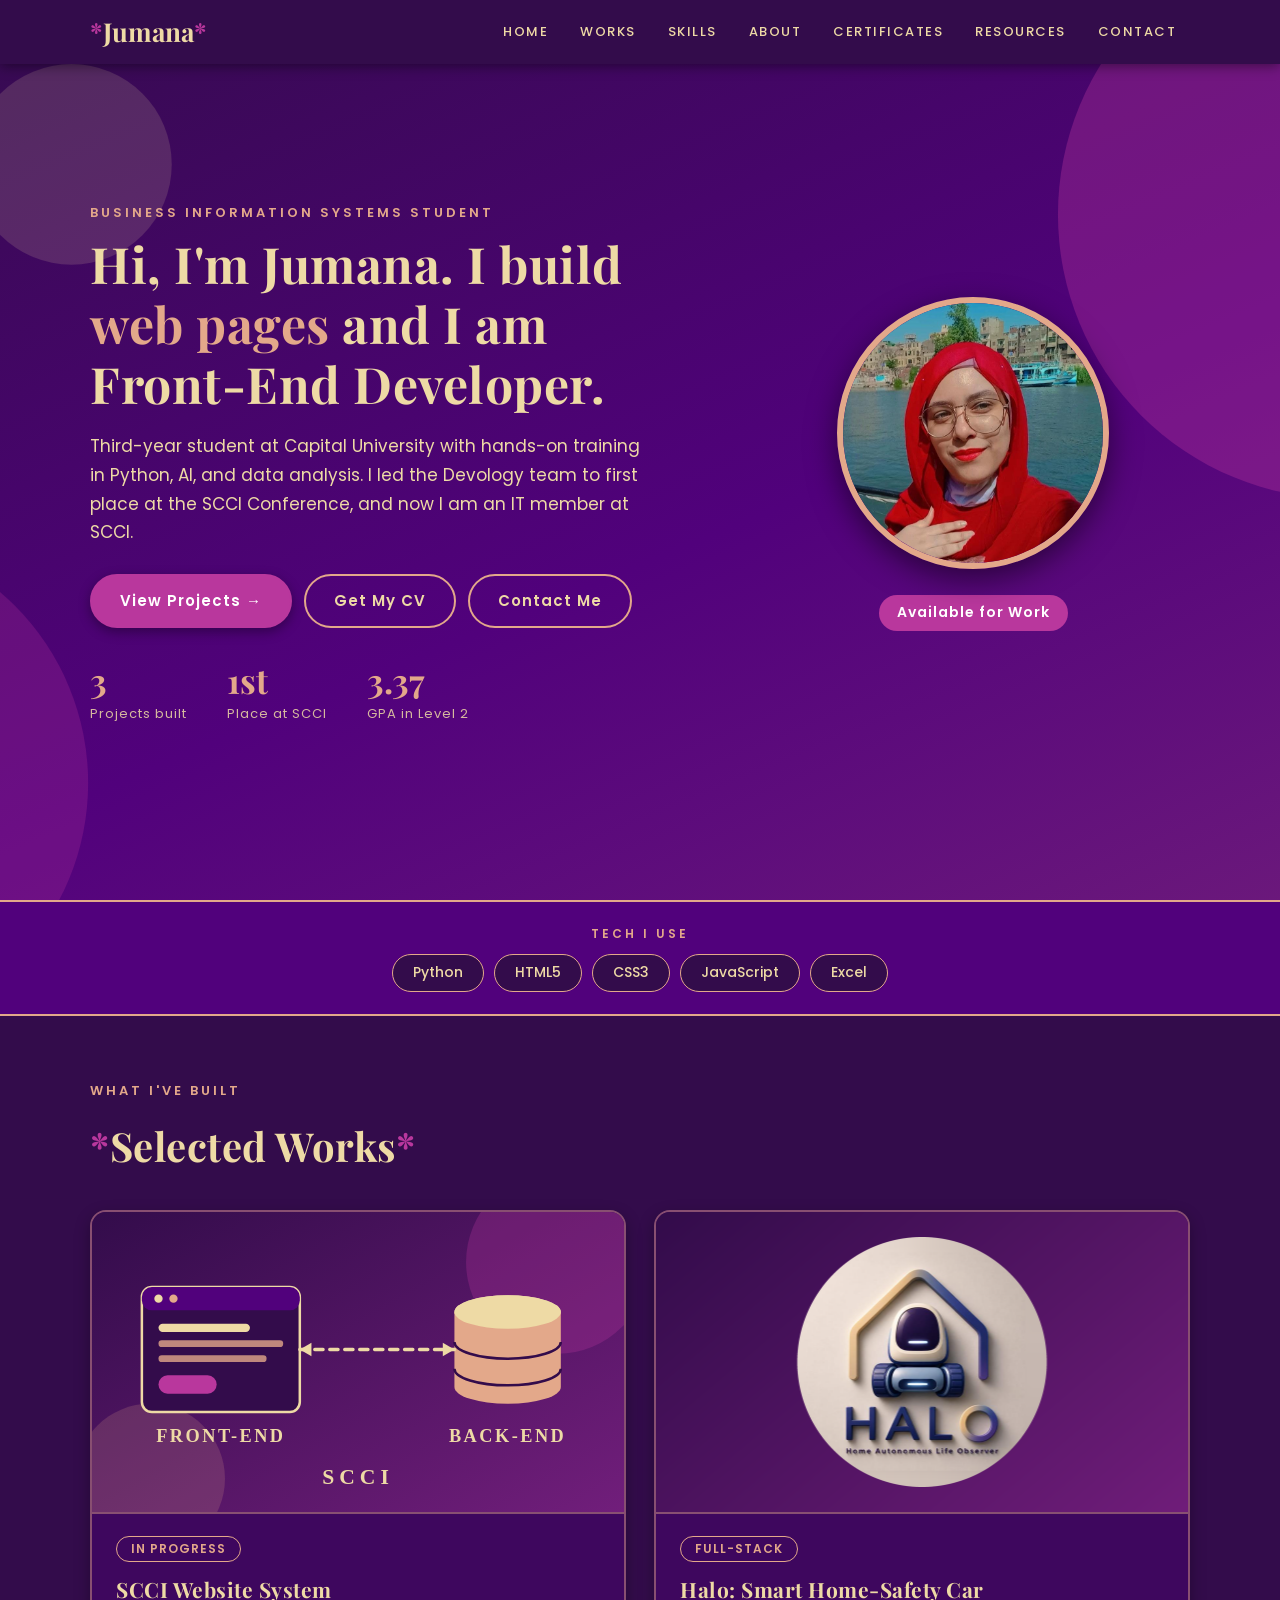
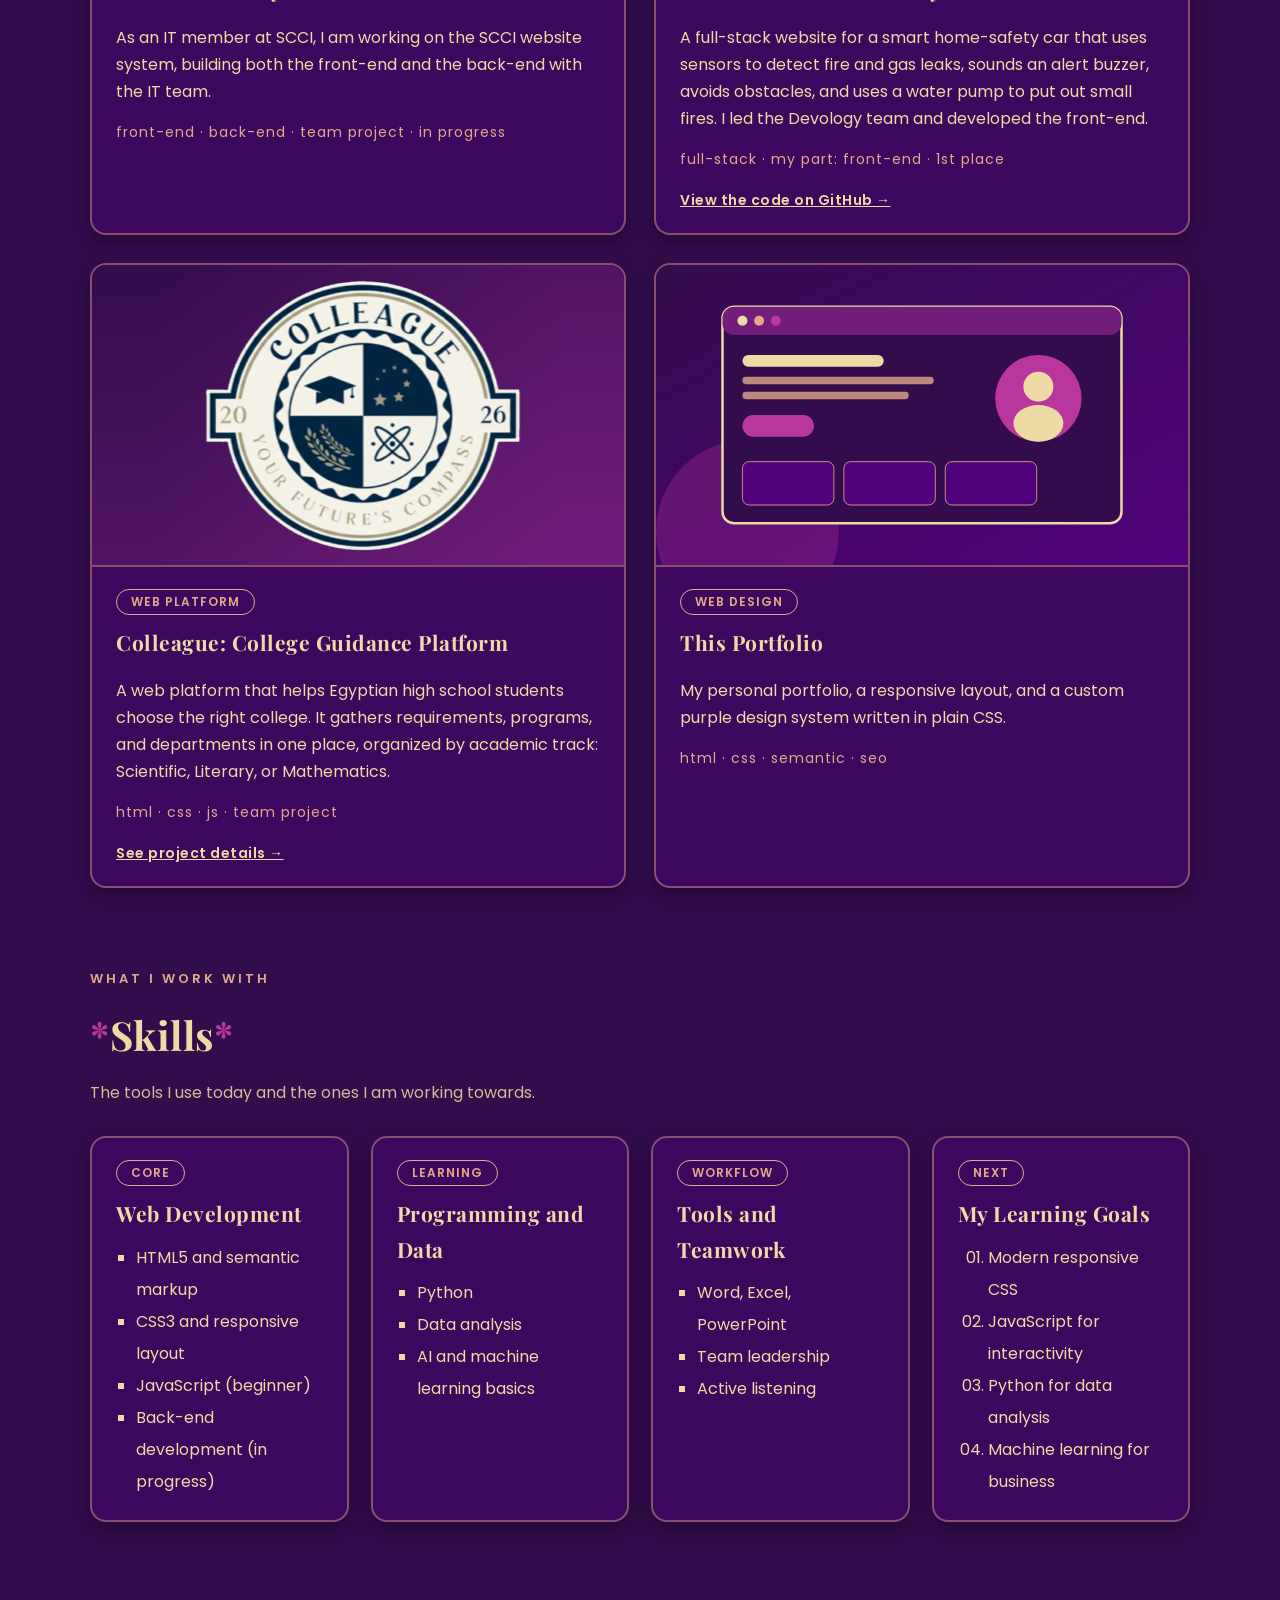
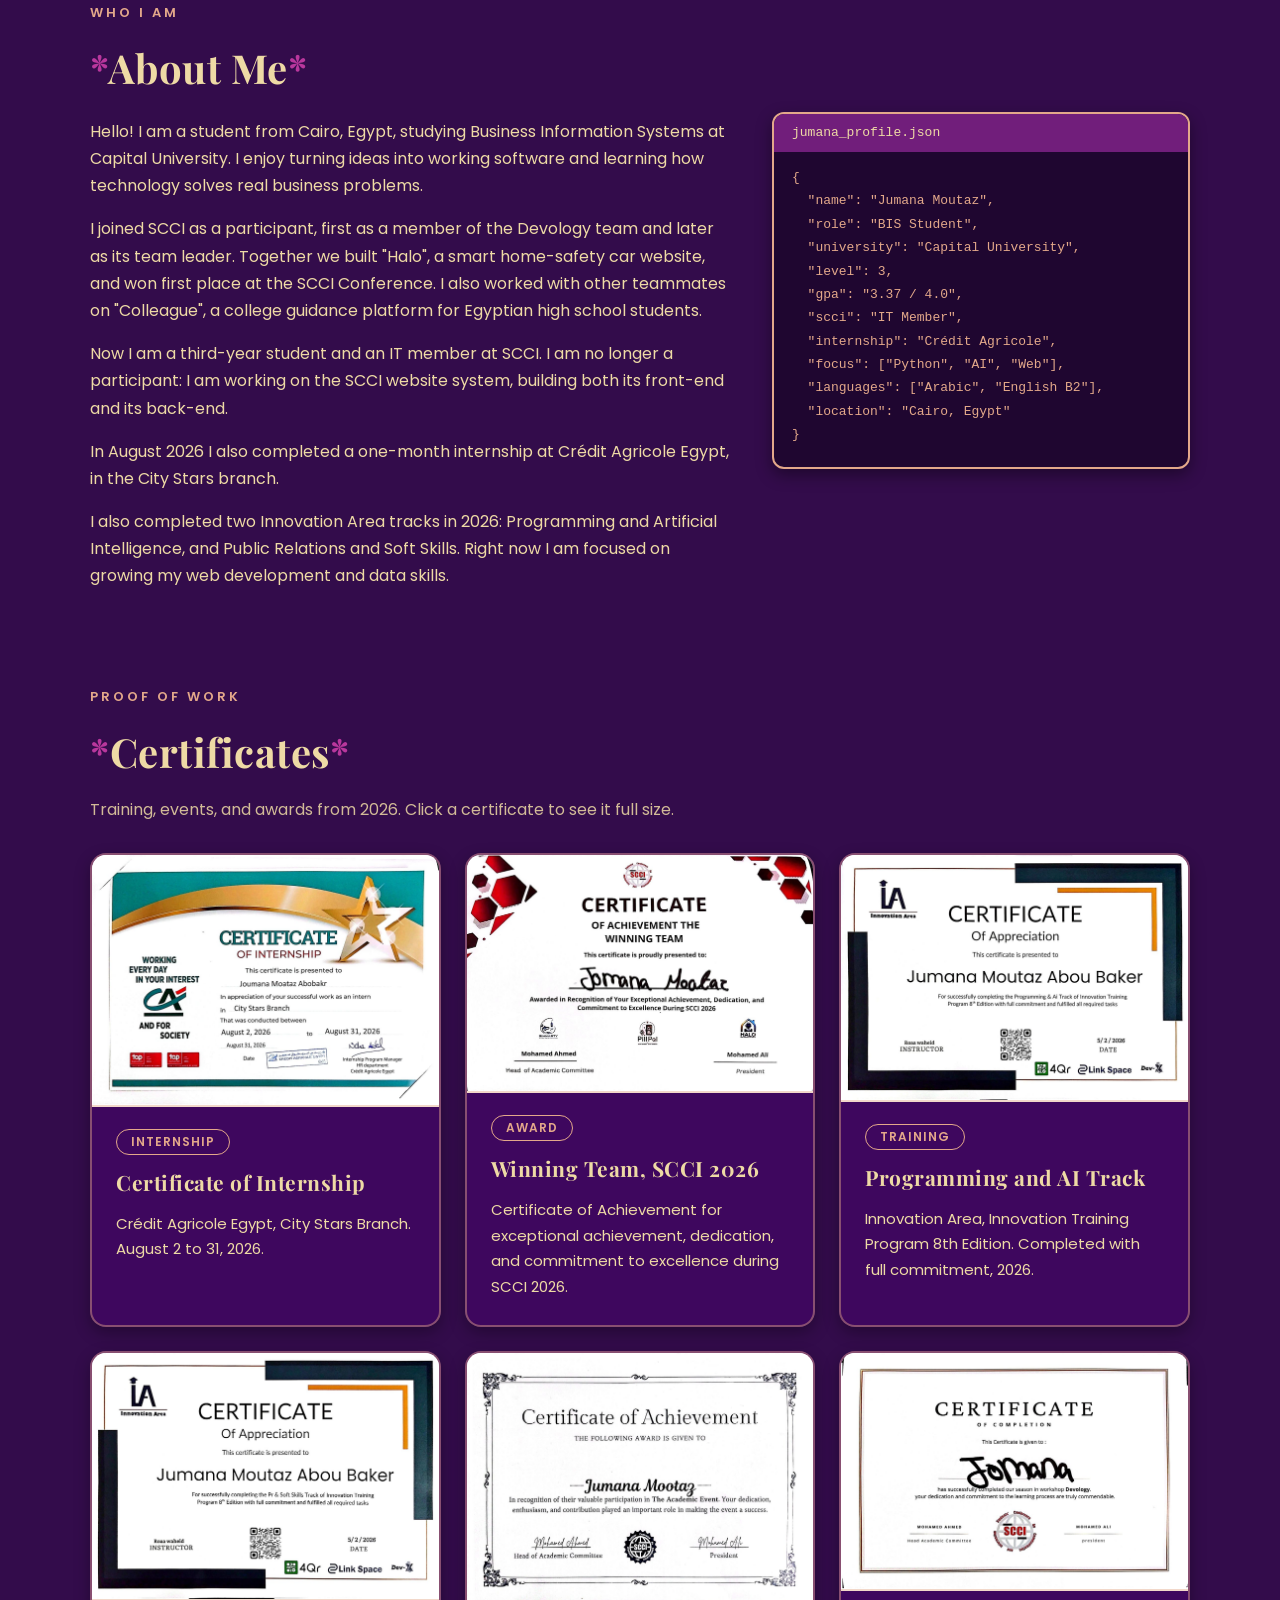
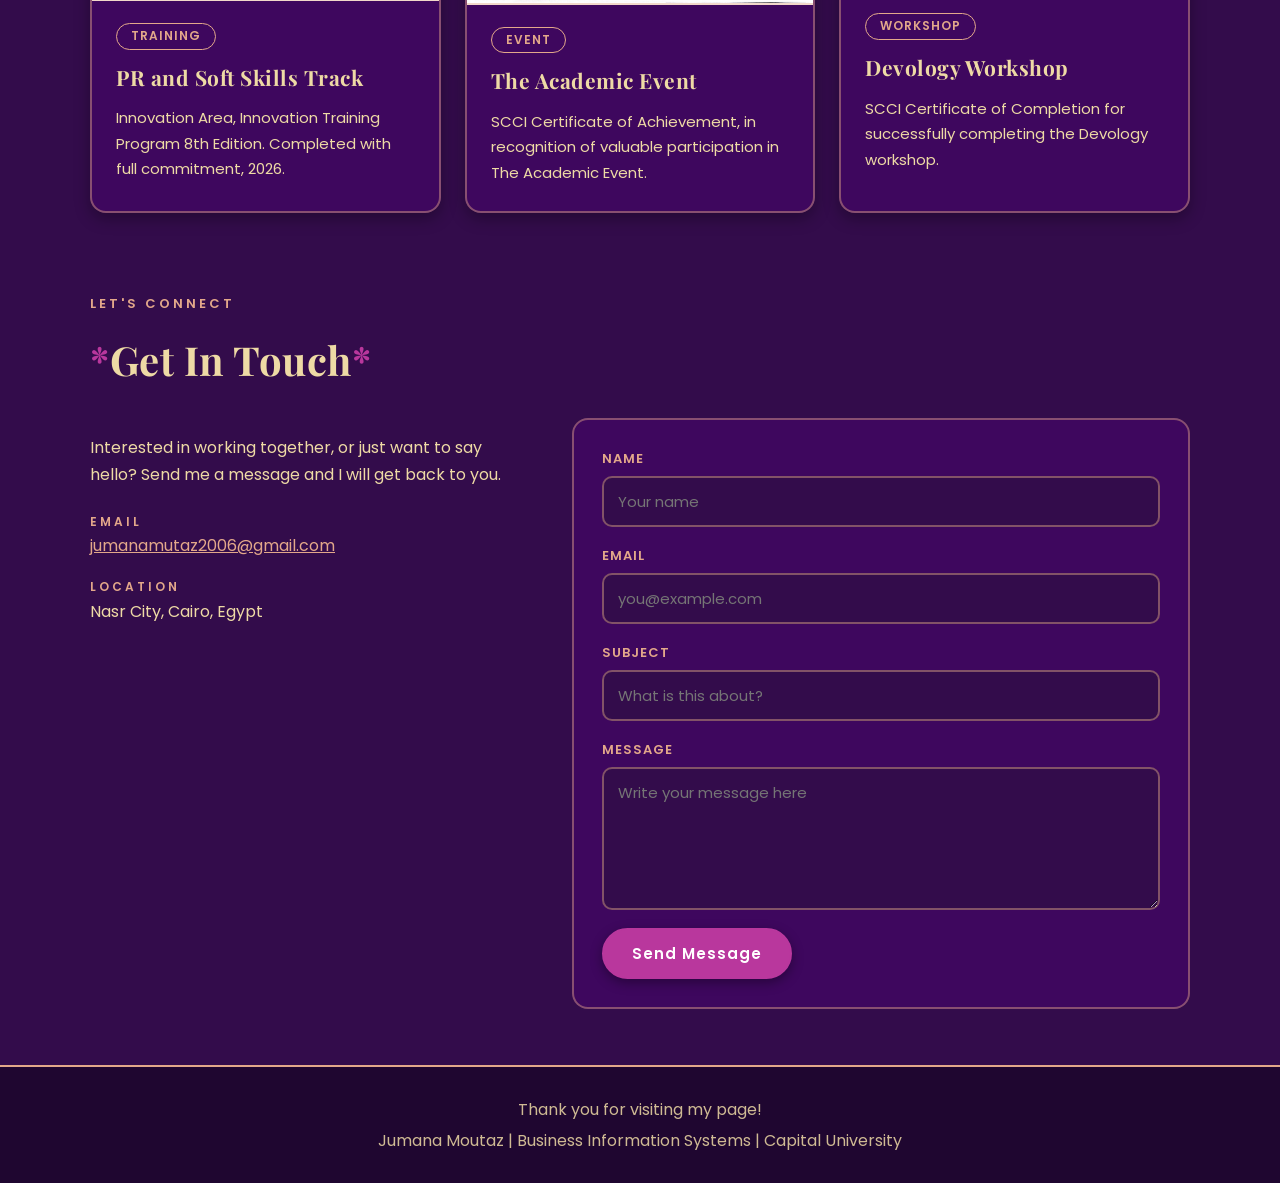
==== index.html @ 0679cb26 "Add files via upload" ====
<!DOCTYPE html>
<html lang="en">
  <head>
    <meta charset="UTF-8">
    <meta name="viewport" content="width=device-width, initial-scale=1.0">
    <meta name="description" content="Portfolio of Jumana Moutaz, a Business Information Systems student at Capital University learning Python, AI, and web development.">
    <title>Jumana Moutaz | Business Information Systems Student</title>

    <!-- Google Fonts: Playfair Display (headings) and Poppins (body text) -->
    <link rel="preconnect" href="https://fonts.googleapis.com">
    <link rel="preconnect" href="https://fonts.gstatic.com" crossorigin>
    <link href="https://fonts.googleapis.com/css2?family=Playfair+Display:wght@700&family=Poppins:wght@400;500;600&display=swap" rel="stylesheet">

    <!-- External stylesheet -->
    <link rel="stylesheet" href="style.css">
  </head>

  <body>
    <!-- Navigation bar: logo on the left, links on the right -->
    <nav class="site-nav" aria-label="Main navigation">
      <div class="nav-inner">
        <a class="nav-logo" href="#home">Jumana</a>
        <ul class="nav-list" id="menu">
          <li><a class="nav-link" href="#home">Home</a></li>
          <li><a class="nav-link" href="#works">Works</a></li>
          <li><a class="nav-link" href="#skills">Skills</a></li>
          <li><a class="nav-link" href="#about">About</a></li>
          <li><a class="nav-link" href="#certificates">Certificates</a></li>
          <li><a class="nav-link" href="#resources">Resources</a></li>
          <li><a class="nav-link" href="#contact">Contact</a></li>
        </ul>
        <!-- Burger button (phones only): opens and closes the menu without JavaScript -->
        <a class="nav-open" href="#menu" aria-label="Open menu"><span class="bar"></span><span class="bar"></span><span class="bar"></span></a>
        <a class="nav-close" href="#closed" aria-label="Close menu">&times;</a>
      </div>
    </nav>

    <!-- Hero: text on the left, photo on the right -->
    <header class="hero" id="home">
      <div class="hero-content">
        <p class="eyebrow">Business Information Systems Student</p>
        <h1 class="hero-title">Hi, I'm Jumana. I build <span class="highlight">web pages</span> and I am Front-End Developer.</h1>
        <p class="hero-text">
          Third-year student at Capital University with hands-on training in
          Python, AI, and data analysis. I led the Devology team to first
          place at the SCCI Conference, and now I am an IT member at SCCI.
        </p>

        <div class="hero-buttons">
          <a class="btn" href="#works">View Projects &rarr;</a>
          <a class="btn btn-outline" href="assets/Jumana_Mutaz_CV.pdf" download>Get My CV</a>
          <a class="btn btn-outline" href="#contact">Contact Me</a>
        </div>

        <ul class="hero-stats">
          <li><strong>3</strong><span>Projects built</span></li>
          <li><strong>1st</strong><span>Place at SCCI</span></li>
          <li><strong>3.37</strong><span>GPA in Level 2</span></li>
        </ul>
      </div>

      <div class="hero-photo">
        <img class="profile-pic" src="assets/images/WhatsApp Image 2026-11-02 at 1.34.08 PM.png" alt="Profile picture placeholder showing the initials JM" width="260" height="260">
        <span class="badge">Available for Work</span>
      </div>
    </header>

    <!-- Technologies strip -->
    <section class="tech-strip" aria-labelledby="tech-heading">
      <h2 class="tech-heading" id="tech-heading">Tech I use</h2>
      <ul class="tech-list">
        <li>Python</li>
        <li>HTML5</li>
        <li>CSS3</li>
        <li>JavaScript</li>
        <li>Excel</li>
      </ul>
    </section>

    <main>
      <section class="section" id="works" aria-labelledby="works-heading">
        <p class="eyebrow">What I've built</p>
        <h2 class="section-title" id="works-heading">Selected Works</h2>

        <div class="works-grid">
          <article class="card project-card">
            <img class="project-img" src="assets/images/scci-preview.svg" alt="Illustration of a website window connected to a database, labeled front-end, back-end and SCCI" width="640" height="360">
            <div class="card-body">
              <span class="tag">In Progress</span>
              <h3>SCCI Website System</h3>
              <p>
                As an IT member at SCCI, I am working on the SCCI website
                system, building both the front-end and the back-end with the
                IT team.
              </p>
              <p class="project-tools">front-end &middot; back-end &middot; team project &middot; in progress</p>
            </div>
          </article>

          <article class="card project-card">
            <img class="project-img" src="assets/images/halo-logo-circle.png" alt="Illustration of the Halo smart home-safety car with a sensor on top" width="640" height="360">
            <div class="card-body">
              <span class="tag">Full-Stack</span>
              <h3>Halo: Smart Home-Safety Car</h3>
              <p>
                A full-stack website for a smart home-safety car that uses
                sensors to detect fire and gas leaks, sounds an alert buzzer,
                avoids obstacles, and uses a water pump to put out small fires.
                I led the Devology team and developed the front-end.
              </p>
              <p class="project-tools">full-stack &middot; my part: front-end &middot; 1st place</p>
              <a class="card-link" href="https://github.com/ziadkk2005/Final-Linked-Halo-Project" target="_blank" rel="noopener">View the code on GitHub &rarr;</a>
            </div>
          </article>

          <article class="card project-card">
            <img class="project-img" src="assets/images/colleague-logo-card.png" alt="Colleague logo: a round badge with a graduation cap, stars, a laurel branch and an atom, with the slogan Your Future's Compass" width="1066" height="600">
            <div class="card-body">
              <span class="tag">Web Platform</span>
              <h3>Colleague: College Guidance Platform</h3>
              <p>
                A web platform that helps Egyptian high school students choose
                the right college. It gathers requirements, programs, and
                departments in one place, organized by academic track:
                Scientific, Literary, or Mathematics.
              </p>

              <p class="project-tools">html &middot; css &middot; js &middot; team project</p>
              <a class="card-link" href="colleague.html">See project details &rarr;</a>
            </div>
          </article>

          <article class="card project-card">
            <img class="project-img" src="assets/images/portfolio-preview.svg" alt="Illustration of a portfolio page inside a browser window" width="640" height="360">
            <div class="card-body">
              <span class="tag">Web Design</span>
              <h3>This Portfolio</h3>
              <p>
                My personal portfolio, a responsive layout, and a custom
                purple design system written in plain CSS.
              </p>
              <p class="project-tools">html &middot; css &middot; semantic &middot; seo</p>
            </div>
          </article>
        </div>
      </section>

      <section class="section" id="skills" aria-labelledby="skills-heading">
        <p class="eyebrow">What I work with</p>
        <h2 class="section-title" id="skills-heading">Skills</h2>
        <p class="section-subtitle">The tools I use today and the ones I am working towards.</p>

        <div class="skills-grid">
          <article class="card skill-card">
            <span class="status">Core</span>
            <h3>Web Development</h3>
            <ul class="skills-list">
              <li>HTML5 and semantic markup</li>
              <li>CSS3 and responsive layout</li>
              <li>JavaScript (beginner)</li>
              <li>Back-end development (in progress)</li>
            </ul>
          </article>

          <article class="card skill-card">
            <span class="status">Learning</span>
            <h3>Programming and Data</h3>
            <ul class="skills-list">
              <li>Python</li>
              <li>Data analysis</li>
              <li>AI and machine learning basics</li>
            </ul>
          </article>

          <article class="card skill-card">
            <span class="status">Workflow</span>
            <h3>Tools and Teamwork</h3>
            <ul class="skills-list">
              <li>Word, Excel, PowerPoint</li>
              <li>Team leadership</li>
              <li>Active listening</li>
            </ul>
          </article>

          <article class="card skill-card">
            <span class="status">Next</span>
            <h3>My Learning Goals</h3>
            <ol class="goals-list">
              <li>Modern responsive CSS</li>
              <li>JavaScript for interactivity</li>
              <li>Python for data analysis</li>
              <li>Machine learning for business</li>
            </ol>
          </article>
        </div>
      </section>

      <section class="section" id="about" aria-labelledby="about-heading">
        <p class="eyebrow">Who I am</p>
        <h2 class="section-title" id="about-heading">About Me</h2>

        <aside class="profile-json" aria-label="Profile summary">
          <p class="json-title">jumana_profile.json</p>
<pre><code>{
  "name": "Jumana Moutaz",
  "role": "BIS Student",
  "university": "Capital University",
  "level": 3,
  "gpa": "3.37 / 4.0",
  "scci": "IT Member",
  "internship": "Crédit Agricole",
  "focus": ["Python", "AI", "Web"],
  "languages": ["Arabic", "English B2"],
  "location": "Cairo, Egypt"
}</code></pre>
        </aside>

        <p>
          Hello! I am a student from Cairo, Egypt, studying Business
          Information Systems at Capital University. I enjoy turning ideas
          into working software and learning how technology solves real
          business problems.
        </p>
        <p>
          I joined SCCI as a participant, first as a member of the Devology team
          and later as its team leader. Together we built "Halo", a smart
          home-safety car website, and won first place at the SCCI Conference.
          I also worked with other teammates on "Colleague", a
          college guidance platform for Egyptian high school students.
        </p>
        <p>
          Now I am a third-year student and an IT member at SCCI. I am no longer
          a participant: I am working on the SCCI website system, building both
          its front-end and its back-end.
        </p>
        <p>
          In August 2026 I also completed a one-month internship at Crédit
          Agricole Egypt, in the City Stars branch.
        </p>
        <p>
          I also completed two Innovation Area tracks in 2026: Programming and
          Artificial Intelligence, and Public Relations and Soft Skills. Right
          now I am focused on growing my web development and data skills.
        </p>
      </section>

      <section class="section" id="certificates" aria-labelledby="certificates-heading">
        <p class="eyebrow">Proof of work</p>
        <h2 class="section-title" id="certificates-heading">Certificates</h2>
        <p class="section-subtitle">Training, events, and awards from 2026. Click a certificate to see it full size.</p>

        <div class="certs-grid">
          <article class="card cert-card">
            <a href="assets/images/credit-agricole-internship.jpg" target="_blank" rel="noopener">
              <img class="cert-img" src="assets/images/credit-agricole-internship.jpg" alt="Certificate of Internship from Crédit Agricole Egypt, City Stars Branch, August 2 to 31, 2026" width="1400" height="1008" loading="lazy">
            </a>
            <div class="card-body">
              <span class="tag">Internship</span>
              <h3>Certificate of Internship</h3>
              <p>Crédit Agricole Egypt, City Stars Branch. August 2 to 31, 2026.</p>
            </div>
          </article>

          <article class="card cert-card">
            <a href="assets/images/scci-winning-team-2026.jpg" target="_blank" rel="noopener">
              <img class="cert-img" src="assets/images/scci-winning-team-2026.jpg" alt="SCCI certificate of achievement for the winning team of SCCI 2026" width="1400" height="953" loading="lazy">
            </a>
            <div class="card-body">
              <span class="tag">Award</span>
              <h3>Winning Team, SCCI 2026</h3>
              <p>Certificate of Achievement for exceptional achievement, dedication, and commitment to excellence during SCCI 2026.</p>
            </div>
          </article>

          <article class="card cert-card">
            <a href="assets/images/innovation-programming-ai.jpg" target="_blank" rel="noopener">
              <img class="cert-img" src="assets/images/innovation-programming-ai.jpg" alt="Innovation Area certificate of appreciation for completing the Programming and AI track" width="1400" height="988" loading="lazy">
            </a>
            <div class="card-body">
              <span class="tag">Training</span>
              <h3>Programming and AI Track</h3>
              <p>Innovation Area, Innovation Training Program 8th Edition. Completed with full commitment, 2026.</p>
            </div>
          </article>

          <article class="card cert-card">
            <a href="assets/images/innovation-pr-soft-skills.jpg" target="_blank" rel="noopener">
              <img class="cert-img" src="assets/images/innovation-pr-soft-skills.jpg" alt="Innovation Area certificate of appreciation for completing the PR and Soft Skills track" width="1400" height="995" loading="lazy">
            </a>
            <div class="card-body">
              <span class="tag">Training</span>
              <h3>PR and Soft Skills Track</h3>
              <p>Innovation Area, Innovation Training Program 8th Edition. Completed with full commitment, 2026.</p>
            </div>
          </article>

          <article class="card cert-card">
            <a href="assets/images/scci-academic-event.jpg" target="_blank" rel="noopener">
              <img class="cert-img" src="assets/images/scci-academic-event.jpg" alt="SCCI certificate of achievement for participation in The Academic Event" width="1400" height="1009" loading="lazy">
            </a>
            <div class="card-body">
              <span class="tag">Event</span>
              <h3>The Academic Event</h3>
              <p>SCCI Certificate of Achievement, in recognition of valuable participation in The Academic Event.</p>
            </div>
          </article>

          <article class="card cert-card">
            <a href="assets/images/scci-devology-workshop.jpg" target="_blank" rel="noopener">
              <img class="cert-img" src="assets/images/scci-devology-workshop.jpg" alt="SCCI certificate of completion for the Devology workshop" width="1400" height="955" loading="lazy">
            </a>
            <div class="card-body">
              <span class="tag">Workshop</span>
              <h3>Devology Workshop</h3>
              <p>SCCI Certificate of Completion for successfully completing the Devology workshop.</p>
            </div>
          </article>
        </div>
      </section>



      <section class="section" id="contact" aria-labelledby="contact-heading">
        <p class="eyebrow">Let's connect</p>
        <h2 class="section-title" id="contact-heading">Get In Touch</h2>

        <div class="contact-grid">
          <div class="contact-info">
            <p>
              Interested in working together, or just want to say hello?
              Send me a message and I will get back to you.
            </p>
            <ul class="channels">
              <li>
                <span class="channel-label">Email</span>
                <a href="mailto:jumanamutaz2006@gmail.com">jumanamutaz2006@gmail.com</a>
              </li>
              <li>
                <span class="channel-label">Location</span>
                <span>Nasr City, Cairo, Egypt</span>
              </li>
            </ul>
          </div>

          <!-- The form opens the visitor's email app, because this page has no server -->
          <form class="contact-form" action="mailto:jumanamutaz2006@gmail.com" method="post" enctype="text/plain">
            <label for="name">Name</label>
            <input type="text" id="name" name="name" placeholder="Your name" required>

            <label for="email">Email</label>
            <input type="email" id="email" name="email" placeholder="you@example.com" required>

            <label for="subject">Subject</label>
            <input type="text" id="subject" name="subject" placeholder="What is this about?">

            <label for="message">Message</label>
            <textarea id="message" name="message" rows="5" placeholder="Write your message here" required></textarea>

            <button class="btn" type="submit">Send Message</button>
          </form>
        </div>
      </section>
    </main>

    <footer class="site-footer">
      <p>Thank you for visiting my page!</p>
      <p>Jumana Moutaz | Business Information Systems | Capital University</p>
    </footer>
  </body>
</html>
---- style.css ----
:root {
  --primary: #51017C;
  --secondary: #711E7B;
  --background: #330C4B;
  --text: #EEDAA5;
  --accent: #B9379D;
  --support: #E3A88A;
  --nav-height: 64px;                             /* height of the sticky navigation bar */
}


/* ---------- Page basics ---------- */
html {
  scroll-behavior: smooth;                        /* smooth scrolling when a nav link is clicked */
}

body {
  margin: 0;                                      /* remove the default browser margin */
  background-color: var(--background);            /* Background color */
  color: var(--text);                             /* Text color */
  font-family: 'Poppins', Arial, sans-serif;
  font-size: 16px;
  font-weight: 400;
  line-height: 1.7;                               /* space between lines for easy reading */
}

h1,
h2,
h3 {
  font-family: 'Playfair Display', Georgia, serif;
  font-weight: 700;
  letter-spacing: 0.5px;                          /* small space between letters */
}

a {
  color: var(--support);
  cursor: pointer;                                /* hand cursor on every link */
}

a:hover {
  color: #FFFFFF;
}


/* ---------- Navigation bar (horizontal and sticky) ---------- */
.site-nav {
  position: sticky;                               /* stays at the top while scrolling */
  top: 0;
  z-index: 100;                                   /* keeps the bar above other content */
  height: var(--nav-height);
  background-color: var(--background);
  box-shadow: 0 2px 12px rgba(0, 0, 0, 0.45);
}

.nav-inner {
  display: flex;                                  /* logo on the left, links on the right */
  justify-content: space-between;
  align-items: center;
  width: calc(100% - 40px);                       /* full width minus 20px on each side */
  max-width: 1100px;
  height: 100%;
  margin: 0 auto;                                 /* center the bar content */
}

.nav-logo {
  font-family: 'Playfair Display', Georgia, serif;
  font-size: 26px;
  font-weight: 700;
  color: var(--text);
  text-decoration: none;
}

.nav-logo::after {
  content: "*";                                   /* colored dot after every section title */
  color: var(--accent);
}
.nav-logo::before {
  content: "*";                                   /* colored dot after every section title */
  color: var(--accent);
}

.nav-logo:hover {
  color: var(--text);
}

.nav-list {
  display: flex;                                  /* puts the links side by side */
  gap: 4px;
  margin: 0;
  padding: 0;
  list-style-type: none;                          /* remove the bullet points */
}

.nav-open,
.nav-close {
  display: none;                                  /* the burger buttons only appear on phones */
}

.nav-link {
  display: block;
  padding: 8px 14px;
  border-radius: 20px;
  color: var(--text);
  font-size: 13px;
  font-weight: 500;
  letter-spacing: 1.5px;
  text-transform: uppercase;
  text-decoration: none;                          /* no underline in the menu */
}

.nav-link:hover {
  background-color: var(--accent);
  color: #FFFFFF;
}

.nav-link:focus {
  outline: 3px solid var(--support);              /* visible outline for keyboard users */
  outline-offset: 2px;
}


/* ---------- Hero (background image, text on the left, photo on the right) ---------- */
.hero {
  background-color: var(--primary);               /* fallback color */
  background-image: url("assets/images/hero-bg.svg");
  background-size: cover;                         /* image covers the whole hero */
  background-position: center;                    /* keep the image centered */
  background-repeat: no-repeat;                   /* show the image only once */
  box-sizing: border-box;
  min-height: calc(100vh - var(--nav-height));    /* nav + hero fill the first screen */
  scroll-margin-top: var(--nav-height);           /* the Home link scrolls to the very top, so the nav bar does not cover the hero */
  padding: clamp(16px, 3vh, 40px) max(20px, calc((100% - 1100px) / 2)) clamp(24px, 7vh, 70px);  /* less space on top than at the bottom, so the content sits a little higher; the sides keep it centered */
  display: grid;                                  /* two columns: text | photo */
  grid-template-columns: 1.4fr 1fr;
  align-items: center;
  column-gap: 60px;
}

.eyebrow {
  margin: 0 0 10px;
  color: var(--support);
  font-size: 13px;
  font-weight: 600;
  letter-spacing: 3px;
  text-transform: uppercase;                      /* small spaced capital label */
}

.hero-title {
  margin: 0 0 clamp(10px, 2.2vh, 18px);
  font-size: clamp(30px, 7.2vh, 50px);            /* grows with the screen height, never bigger than 50px */
  line-height: 1.2;
}

.highlight {
  color: var(--support);
}

.hero-text {
  max-width: 560px;
  margin: 0 0 clamp(14px, 3vh, 28px);
  font-size: clamp(14px, 2.6vh, 17px);
}

.hero-buttons {
  display: flex;
  flex-wrap: wrap;                                /* buttons drop to the next line on small screens */
  gap: 12px;
  margin-bottom: clamp(16px, 4vh, 34px);
}

.hero-buttons .btn {
  padding-top: clamp(8px, 1.6vh, 12px);
  padding-bottom: clamp(8px, 1.6vh, 12px);
}

.hero-stats {
  display: flex;
  gap: 40px;
  margin: 0;
  padding: 0;
  list-style-type: none;
}

.hero-stats strong {
  display: block;
  color: var(--support);
  font-family: 'Playfair Display', Georgia, serif;
  font-size: clamp(26px, 4.4vh, 34px);
  line-height: 1.1;
}

.hero-stats span {
  font-size: 13px;
  letter-spacing: 1px;
  opacity: 0.85;                                  /* softer label text */
}

.hero-photo {
  justify-self: center;
  text-align: center;
}

.profile-pic {
  width: clamp(150px, 40vh, 260px);               /* photo shrinks on short screens */
  height: clamp(150px, 40vh, 260px);
  border: 6px solid var(--support);
  border-radius: 50%;                             /* makes the picture a circle */
  box-shadow: 0 10px 30px rgba(0, 0, 0, 0.5);     /* soft shadow */
}

.badge {
  display: block;
  width: fit-content;
  margin: clamp(10px, 2vh, 18px) auto 0;
  background-color: var(--accent);                /* Accent color */
  color: #FFFFFF;
  padding: 6px 18px;
  border-radius: 20px;
  font-size: 14px;
  font-weight: 600;
  letter-spacing: 1px;
  cursor: pointer;
}


/* ---------- Buttons ---------- */
.btn {
  display: inline-block;
  background-color: var(--accent);
  color: #FFFFFF;
  padding: 12px 28px;
  border: 2px solid var(--accent);
  border-radius: 30px;
  box-shadow: 0 4px 12px rgba(0, 0, 0, 0.35);
  font-family: 'Poppins', Arial, sans-serif;
  font-size: 15px;
  font-weight: 600;
  letter-spacing: 1px;
  text-decoration: none;
  cursor: pointer;                                /* hand cursor on clickable items */
}

.btn:hover {
  background-color: var(--secondary);
  border-color: var(--secondary);
  color: #FFFFFF;
  opacity: 0.9;                                   /* slightly see-through on hover */
}

.btn-outline {
  background-color: transparent;
  border-color: var(--support);
  color: var(--text);
  box-shadow: none;
}

.btn-outline:hover {
  background-color: var(--support);
  border-color: var(--support);
  color: var(--background);
}


/* ---------- Project details page (colleague.html) ---------- */
.detail-hero {
  background-color: var(--primary);               /* fallback color */
  background-image: url("assets/images/hero-bg.svg");
  background-size: cover;
  background-position: center;
  background-repeat: no-repeat;
  box-sizing: border-box;
  padding: 70px max(20px, calc((100% - 1100px) / 2)) 60px;
  display: grid;                                  /* text on the left, logo on the right */
  grid-template-columns: 1fr auto;
  align-items: center;
  column-gap: 50px;
}

.detail-logo {
  width: 260px;
  height: auto;
  border: 4px solid var(--support);
  border-radius: 16px;
  box-shadow: 0 10px 30px rgba(0, 0, 0, 0.5);
}

.detail-hero .hero-title {
  max-width: 800px;
}

.detail-hero .hero-buttons {
  margin-bottom: 0;
}

.detail-section {
  scroll-margin-top: 0;
}

.detail-figure {
  float: right;                                   /* picture sits on the right, text wraps around it */
  width: 42%;
  margin: 0 0 20px 32px;
}

.detail-img {
  display: block;
  width: 100%;
  height: auto;
  border: 3px solid var(--support);
  border-radius: 14px;
  box-shadow: 0 6px 16px rgba(0, 0, 0, 0.4);
}

.detail-section p {
  max-width: 640px;
}

.detail-section .skill-card p {
  margin: 0 0 6px;
}

.detail-section + .detail-section {
  clear: both;                                    /* second section starts below the floated picture */
}

.gallery {
  display: grid;
  grid-template-columns: repeat(auto-fit, minmax(min(300px, 100%), 1fr));
  gap: 24px;
  margin-top: 24px;
}

.gallery-item {
  margin: 0;
}

.gallery-item img {
  display: block;
  width: 100%;
  height: auto;
  aspect-ratio: 16 / 9;
  object-fit: cover;
  border: 3px solid var(--support);
  border-radius: 12px;
  box-shadow: 0 6px 16px rgba(0, 0, 0, 0.4);
}

.gallery-item figcaption {
  margin-top: 10px;
  font-size: 14px;
  text-align: center;
  opacity: 0.9;
}


/* ---------- Technologies strip ---------- */
.tech-strip {
  background-color: var(--primary);
  border-top: 2px solid var(--support);
  border-bottom: 2px solid var(--support);
  padding: 22px 20px;
  text-align: center;
}

.tech-heading {
  margin: 0 0 10px;
  color: var(--support);
  font-family: 'Poppins', Arial, sans-serif;
  font-size: 12px;
  font-weight: 600;
  letter-spacing: 3px;
  text-transform: uppercase;
}

.tech-list {
  display: flex;
  flex-wrap: wrap;
  justify-content: center;
  gap: 10px;
  margin: 0;
  padding: 0;
  list-style-type: none;
}

.tech-list li {
  padding: 6px 20px;
  border: 1px solid var(--support);
  border-radius: 20px;
  background-color: var(--background);
  font-size: 14px;
  font-weight: 500;
}


/* ---------- Sections ---------- */
.section {
  width: calc(100% - 40px);                       /* full width minus 20px on each side */
  max-width: 1100px;
  margin: 0 auto;                                 /* center the content */
  padding: 64px 0 16px;
  scroll-margin-top: calc(var(--nav-height) - 36px);  /* heading stays visible under the sticky nav */
}

.section-title {
  margin: 0 0 10px;
  font-size: 40px;
}

.section-title::after {
  content: "*";                                   /* colored dot after every section title */
  color: var(--accent);
}
.section-title::before {
  content: "*";                                   /* colored dot after every section title */
  color: var(--accent);
}
.section-subtitle {
  margin: 0 0 30px;
  opacity: 0.85;
}

.card {
  background-color: rgba(81, 1, 124, 0.4);        /* Primary color, see-through */
  border: 2px solid rgba(227, 168, 138, 0.45);    /* Support color, softer */
  border-radius: 16px;
  box-shadow: 0 6px 16px rgba(0, 0, 0, 0.3);
  overflow: hidden;                               /* keeps images inside the rounded corners */
  transition: transform 0.25s, box-shadow 0.25s;  /* smooth hover animation */
}

.card:hover {
  transform: translateY(-6px);                    /* card lifts up on hover */
  box-shadow: 0 12px 24px rgba(0, 0, 0, 0.45);
}

.card h3 {
  margin: 10px 0;
  color: var(--text);
  font-size: 21px;
}


/* ---------- Works (project cards) ---------- */
.works-grid {
  display: grid;
  grid-template-columns: repeat(auto-fit, minmax(min(420px, 100%), 1fr));  /* two cards per row on desktop, one on small screens */
  gap: 28px;
  margin-top: 30px;
}

.project-img {
  display: block;
  width: 100%;
  height: auto;                                   /* ignore the height attribute so the ratio below is used */
  aspect-ratio: 16 / 9;                           /* every card image has the same shape */
  object-fit: cover;                              /* crops the image instead of stretching it */
  border-bottom: 2px solid rgba(227, 168, 138, 0.45);
}

.card-body {
  padding: 8px 24px 20px;
}

.tag,
.status {
  display: inline-block;
  margin-top: 14px;
  padding: 2px 14px;
  border: 1px solid var(--support);
  border-radius: 14px;
  color: var(--support);
  font-size: 12px;
  font-weight: 600;
  letter-spacing: 1px;
  text-transform: uppercase;
}

.project-tools {
  margin: 0 0 14px;
  color: var(--support);
  font-size: 14px;
  letter-spacing: 1px;
}

.card-link {
  display: inline-block;
  color: var(--text);
  font-size: 14px;
  font-weight: 600;
  letter-spacing: 0.5px;
  text-decoration: underline;
}

.card-link:hover {
  color: var(--accent);
}


/* ---------- Skills ---------- */
.skills-grid {
  display: grid;
  grid-template-columns: repeat(auto-fit, minmax(min(230px, 100%), 1fr));
  gap: 22px;
}

.skill-card {
  padding: 8px 24px 22px;
}

.skills-list {
  margin: 0;
  padding-left: 20px;
  list-style-type: square;                        /* square bullets */
  line-height: 2;
}

.goals-list {
  margin: 0;
  padding-left: 30px;
  list-style-type: decimal-leading-zero;          /* 01, 02, 03 ... */
  line-height: 2;
}


/* ---------- About Me: floated JSON box ---------- */
.profile-json {
  float: right;                                   /* box sits on the right, text wraps around it */
  width: 38%;
  box-sizing: border-box;
  margin: 0 0 20px 32px;
  padding: 0 0 6px;
  background-color: #1F0630;                      /* darker shade of the Background color */
  border: 2px solid var(--support);
  border-radius: 12px;
  overflow: hidden;                               /* keeps the title bar inside the rounded corners */
  box-shadow: 0 6px 16px rgba(0, 0, 0, 0.4);
}

.json-title {
  margin: 0;
  padding: 8px 18px;
  background-color: var(--secondary);
  color: var(--text);
  font-family: Consolas, 'Courier New', monospace;
  font-size: 13px;
}

.profile-json pre {
  margin: 0;
  padding: 14px 18px;
  overflow-x: auto;                               /* scroll sideways if a line is too long */
  color: var(--support);
  font-family: Consolas, 'Courier New', monospace;
  font-size: 13px;
  line-height: 1.8;
}

#about p {
  max-width: 640px;
}

#certificates,
#resources {
  clear: both;                                    /* stops the float so Resources starts below About */
}


/* ---------- Certificates ---------- */
.certs-grid {
  display: grid;
  grid-template-columns: repeat(auto-fit, minmax(min(320px, 100%), 1fr));  /* three per row on desktop */
  gap: 24px;
  margin-top: 24px;
}

.cert-card a {
  display: block;
  cursor: pointer;                                /* the picture opens full size */
}

.cert-img {
  display: block;
  width: 100%;
  height: auto;                                   /* the whole certificate stays visible */
  background-color: #FFFFFF;
  border-bottom: 2px solid rgba(227, 168, 138, 0.45);
}

.cert-card a:hover .cert-img {
  opacity: 0.85;                                  /* hint that it can be clicked */
}

.cert-card p {
  margin: 0 0 6px;
  font-size: 15px;
}


/* ---------- Resources ---------- */
.resources-grid {
  display: grid;
  grid-template-columns: 1fr 1fr;
  gap: 40px;
  align-items: start;                             /* list starts right under the title instead of floating in the middle */
  margin-top: 16px;
}

.resources-list {
  margin: 0;
  padding-left: 22px;
  list-style-type: circle;
  line-height: 2;
}

.favorite-figure {
  margin: -90px 0 0;                              /* pulls the picture up, level with the section title */
  text-align: center;
}

.favorite-img {
  width: 100%;
  max-width: 320px;
  height: auto;
  border: 3px solid var(--support);
  border-radius: 12px;
}

.favorite-figure figcaption {
  margin-top: 10px;
  font-size: 15px;
  line-height: 1.6;
}


/* ---------- Contact ---------- */
.contact-grid {
  display: grid;
  grid-template-columns: 1fr 1.4fr;
  gap: 40px;
  margin-top: 24px;
}

.channels {
  margin: 24px 0 0;
  padding: 0;
  list-style-type: none;
}

.channels li {
  margin-bottom: 18px;
}

.contact-grid > * {
  min-width: 0;                                   /* lets grid items shrink instead of pushing the page wider */
}

.channels a {
  overflow-wrap: anywhere;                        /* a long email address breaks onto a new line on tiny screens */
}

.channel-label {
  display: block;
  color: var(--support);
  font-size: 12px;
  font-weight: 600;
  letter-spacing: 3px;
  text-transform: uppercase;
}

.contact-form {
  padding: 28px;
  background-color: rgba(81, 1, 124, 0.4);
  border: 2px solid rgba(227, 168, 138, 0.45);
  border-radius: 16px;
}

.contact-form label {
  display: block;
  margin-bottom: 6px;
  color: var(--support);
  font-size: 13px;
  font-weight: 600;
  letter-spacing: 1px;
  text-transform: uppercase;
}

.contact-form input,
.contact-form textarea {
  display: block;
  width: 100%;
  box-sizing: border-box;                         /* padding and border stay inside the width */
  margin-bottom: 18px;
  padding: 12px 14px;
  background-color: var(--background);
  border: 2px solid rgba(227, 168, 138, 0.45);
  border-radius: 10px;
  color: var(--text);
  font-family: 'Poppins', Arial, sans-serif;
  font-size: 15px;
}

.contact-form input:focus,
.contact-form textarea:focus {
  outline: 3px solid var(--accent);               /* clear highlight when typing */
  border-color: var(--support);
}

.contact-form textarea {
  resize: vertical;
}


/* ---------- Footer ---------- */
.site-footer {
  margin-top: 40px;
  padding: 25px 20px;
  background-color: #1F0630;
  border-top: 2px solid var(--support);
  text-align: center;
}

.site-footer p {
  margin: 4px 0;
  opacity: 0.85;                                  /* softer text in the footer */
}


/* ==========================================================
   Responsive design
   ========================================================== */

/* Tablets and small laptops */
@media (max-width: 900px) {
  .hero {
    grid-template-columns: 1fr;                   /* one column: photo on top, text below */
    row-gap: 30px;
    text-align: center;
  }

  .hero-photo {
    order: -1;                                    /* photo moves above the text */
  }

  .profile-pic {
    width: 200px;
    height: 200px;
  }

  .hero-title {
    font-size: clamp(30px, 6vw, 44px);
  }

  .hero-text {
    margin-left: auto;
    margin-right: auto;
  }

  .hero-buttons,
  .hero-stats {
    justify-content: center;
  }

  .resources-grid,
  .contact-grid {
    grid-template-columns: 1fr;
  }

  .favorite-figure {
    margin-top: 0;                                /* one column: no need to pull the picture up */
  }

  .detail-hero {
    grid-template-columns: 1fr;                   /* logo goes above the text */
    row-gap: 28px;
    text-align: center;
  }

  .detail-logo {
    order: -1;
    justify-self: center;
    width: 200px;
  }

  .detail-hero .hero-buttons {
    justify-content: center;
  }

  .detail-hero .hero-title,
  .detail-hero .hero-text {
    margin-left: auto;
    margin-right: auto;
  }
}

/* Burger menu: used below 860px, because seven links no longer fit next to the logo */
@media (max-width: 860px) {
  /* Navigation: logo on the left, burger button on the right.
     The links stay hidden until the burger is tapped. This uses :target, so no JavaScript is needed,
     and the menu closes by itself when a link is tapped. */
  .nav-open,
  .nav-close {
    display: flex;
    flex-direction: column;
    justify-content: center;
    align-items: center;
    gap: 5px;
    width: 44px;
    height: 44px;
    box-sizing: border-box;
    border-radius: 10px;
    color: var(--text);
    font-size: 30px;
    line-height: 1;
    text-decoration: none;
    cursor: pointer;
  }

  .nav-close {
    display: none;                                /* shown only while the menu is open */
  }

  .bar {
    display: block;
    width: 22px;
    height: 3px;
    border-radius: 2px;
    background-color: var(--text);
  }

  .nav-list {
    display: none;                                /* menu hidden by default */
    position: absolute;                           /* drops down under the bar */
    top: 100%;
    left: 0;
    right: 0;
    flex-direction: column;
    gap: 0;
    padding: 8px 0;
    background-color: var(--background);
    border-top: 1px solid rgba(227, 168, 138, 0.4);
    box-shadow: 0 12px 18px rgba(0, 0, 0, 0.5);
  }

  .nav-list:target {
    display: flex;                                /* the menu is open when its id is in the address (#menu) */
    scroll-margin-top: var(--nav-height);         /* stops the page from jumping when the menu opens */
  }

  .nav-list:target ~ .nav-open {
    display: none;                                /* swap the burger for the X */
  }

  .nav-list:target ~ .nav-close {
    display: flex;
  }

  .nav-link {
    padding: 14px 20px;
    border-radius: 0;
    font-size: 15px;
    text-align: center;
  }
}

/* Phones */
@media (max-width: 700px) {
  /* Smaller photo and tighter hero on phones */
  .hero {
    padding-top: 28px;
    padding-bottom: 36px;
    row-gap: 18px;
  }

  .profile-pic {
    width: 130px;
    height: 130px;
    border-width: 4px;
  }

  .badge {
    margin-top: 12px;
    padding: 4px 14px;
    font-size: 13px;
  }

  .section-title {
    font-size: 32px;
  }

  .hero-stats {
    gap: 24px;
  }

  /* Floated box and picture become full-width blocks above the text */
  .profile-json,
  .detail-figure {
    float: none;
    width: auto;
    margin: 0 0 24px;
  }

  .contact-form {
    padding: 20px;
  }
}


/* ==========================================================
   Scroll reveal: content fades in and slides up while you scroll down to it.
   CSS only (scroll-driven animation). Browsers that do not support it simply show everything normally.
   ========================================================== */
@keyframes reveal {
  from {
    opacity: 0;
    transform: translateY(50px);                  /* starts lower and invisible */
  }
  to {
    opacity: 1;
    transform: translateY(0);                     /* ends in its normal place */
  }
}

@supports (animation-timeline: view()) {
  @media (prefers-reduced-motion: no-preference) {   /* skipped for people who turn animations off */
    .section .eyebrow,
    .section-title,
    .section-subtitle,
    .card,
    .profile-json,
    #about p,
    .detail-section p,
    .resources-list,
    .favorite-figure,
    .contact-info,
    .contact-form,
    .gallery-item,
    .detail-figure,
    .tech-strip {
      animation: reveal linear backwards;         /* "backwards": invisible before it starts, normal after it ends */
      animation-timeline: view();                 /* progress follows the element entering the screen */
      animation-range: entry 0% entry 60%;        /* finished when 60% of the element is on screen */
    }
  }
}
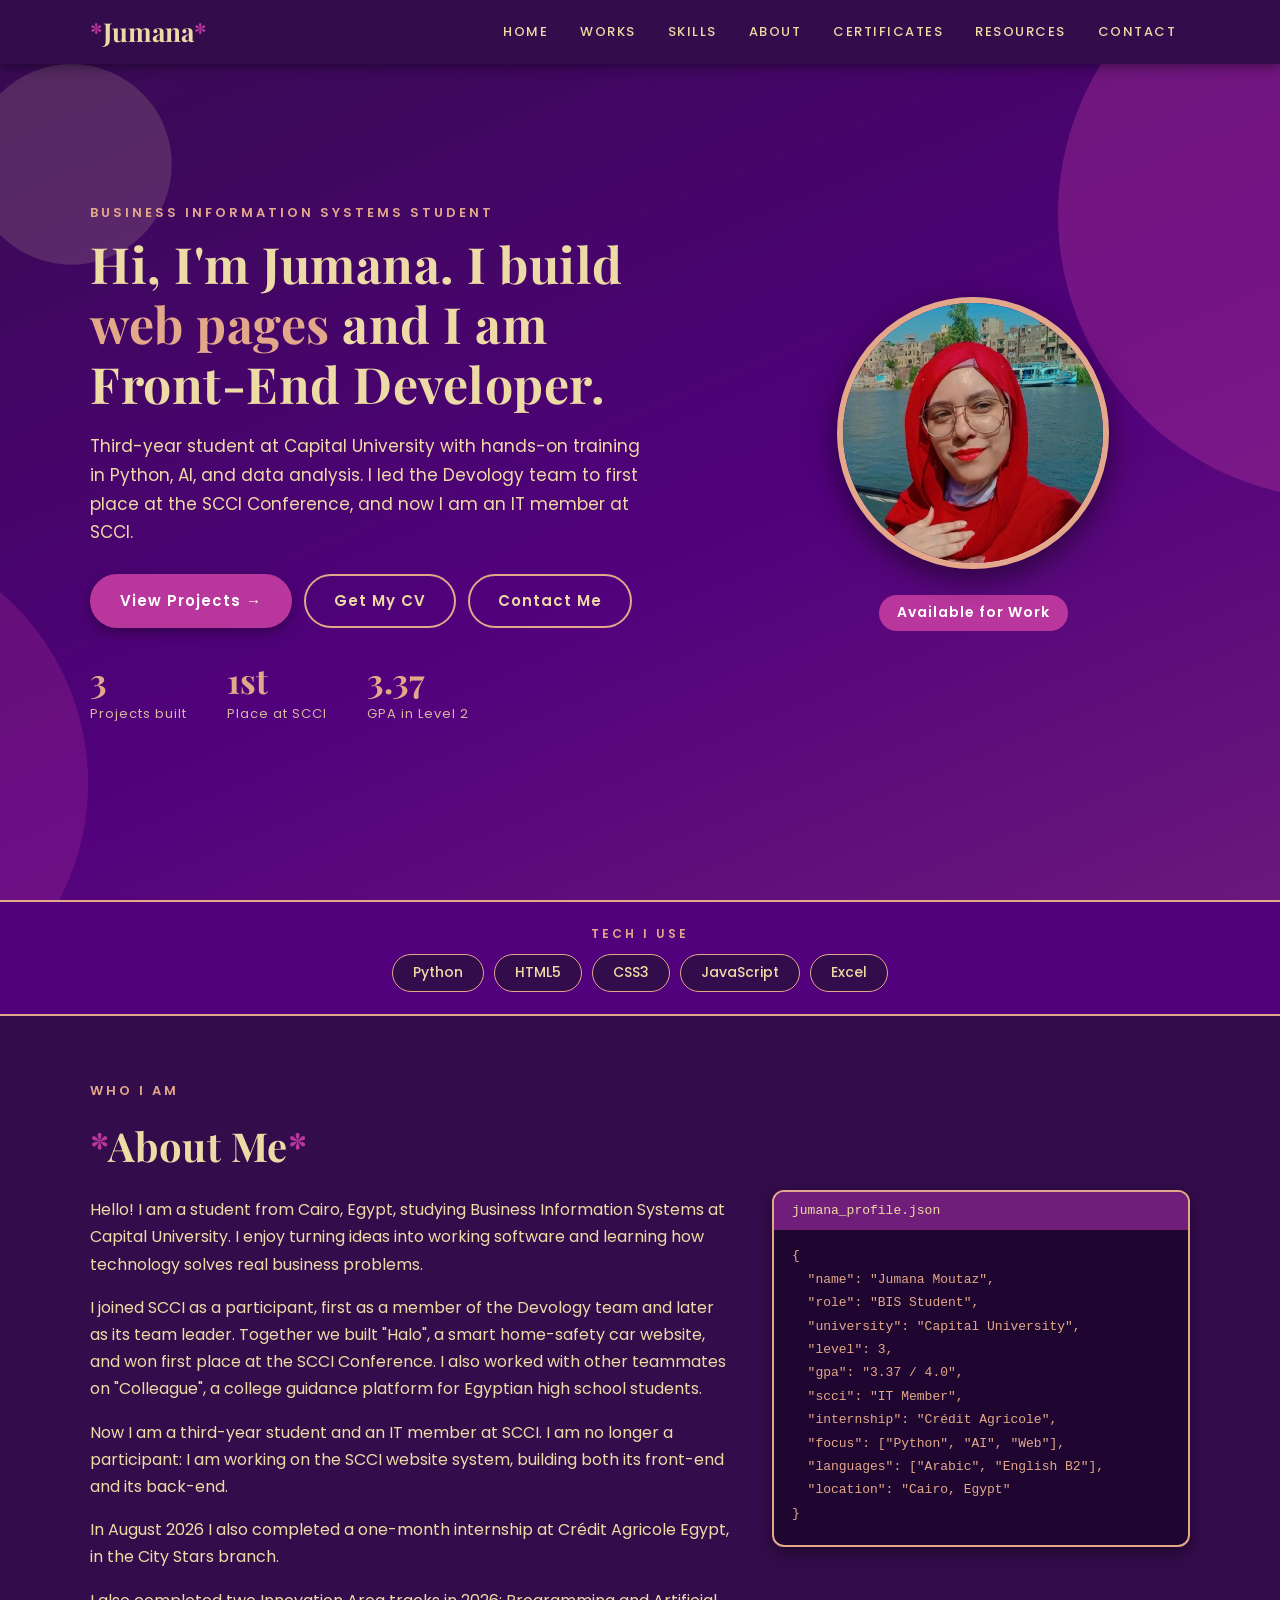
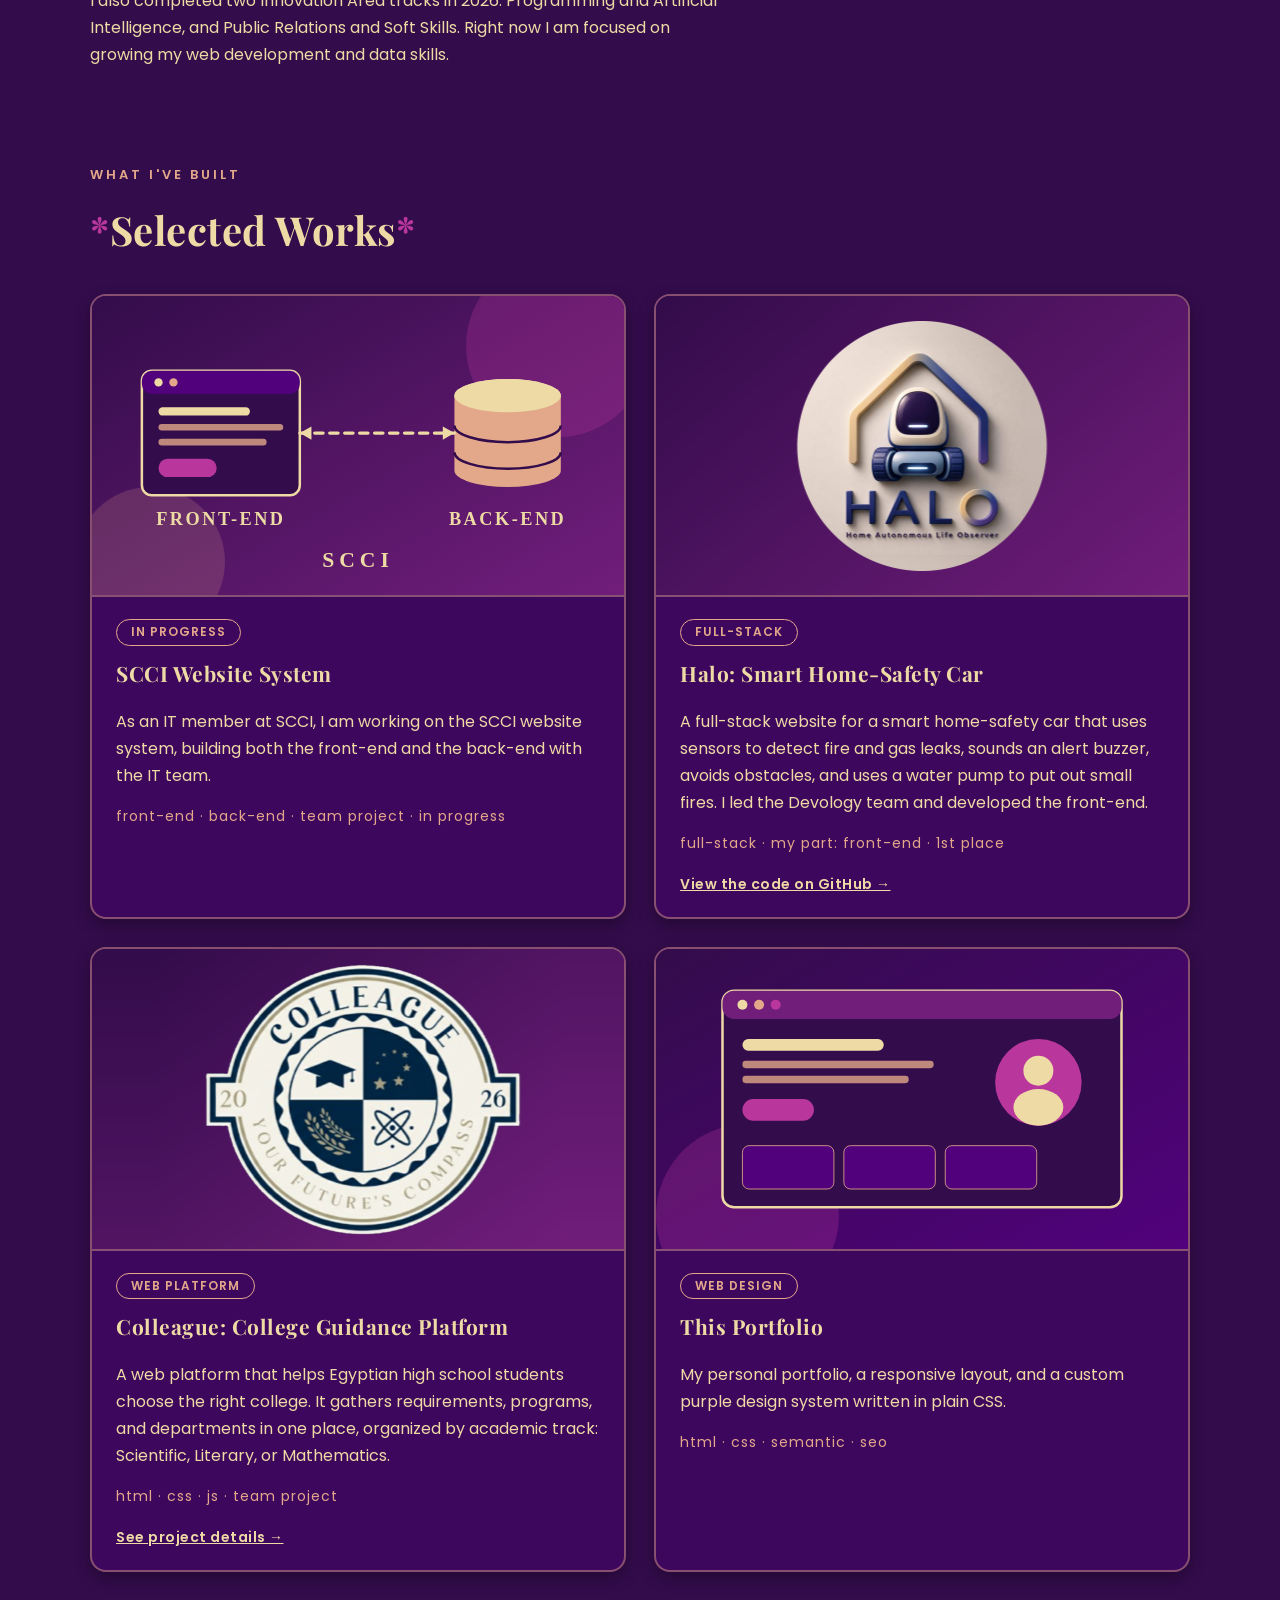
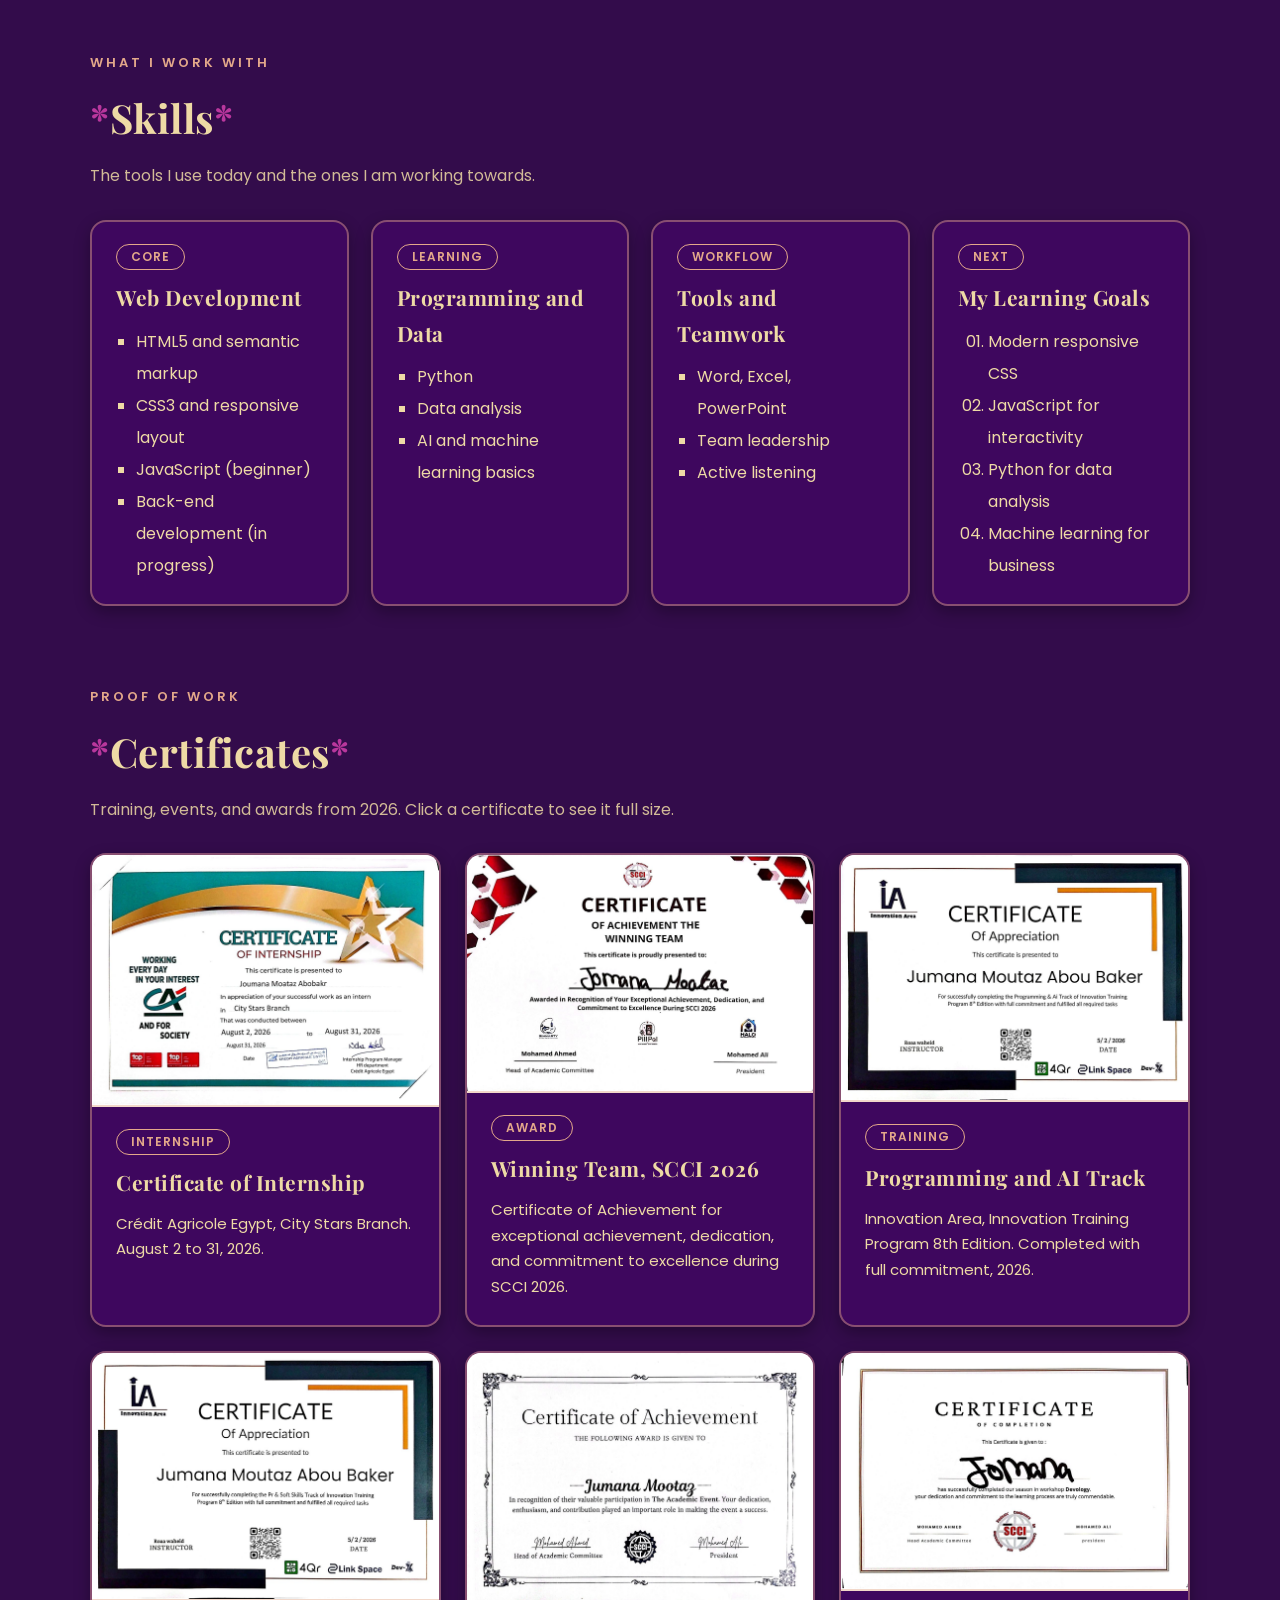
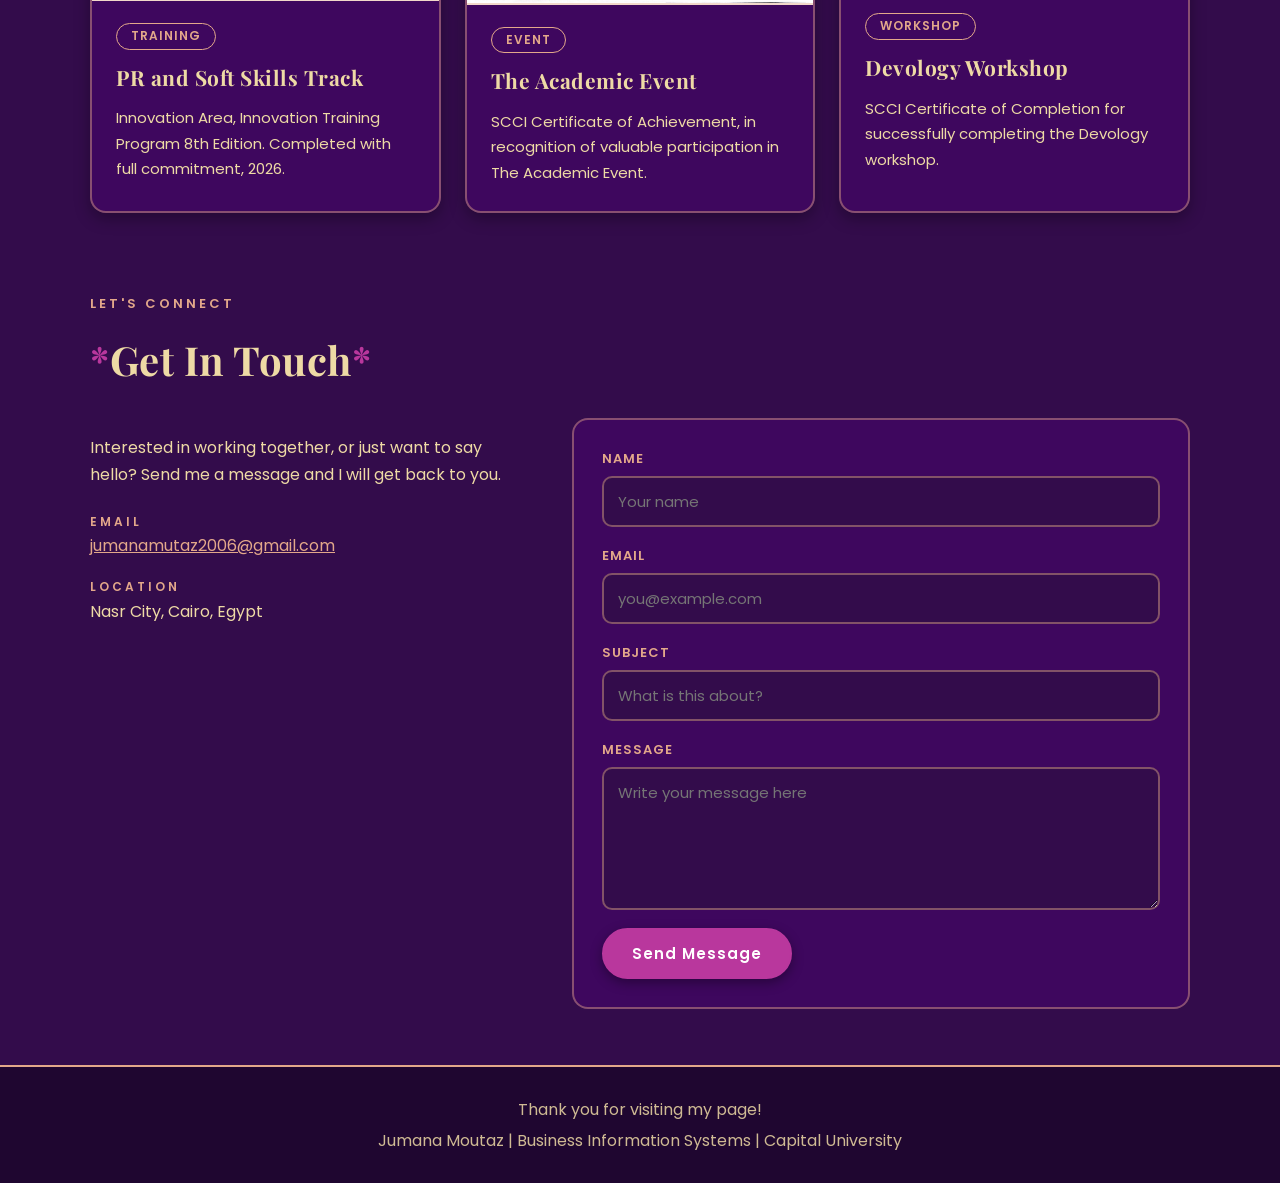
==== commit 25b917c2: "Add files via upload" ====
--- a/index.html
+++ b/index.html
@@ -4,6 +4,15 @@
     <meta charset="UTF-8">
     <meta name="viewport" content="width=device-width, initial-scale=1.0">
     <meta name="description" content="Portfolio of Jumana Moutaz, a Business Information Systems student at Capital University learning Python, AI, and web development.">
+    <meta property="og:type" content="website">
+    <meta property="og:title" content="Jumana Moutaz | Business Information Systems Student">
+    <meta property="og:description" content="Portfolio of Jumana Moutaz: projects, skills, and certificates.">
+    <meta property="og:image" content="assets/images/og-image.png">
+    <meta property="og:image:width" content="1200">
+    <meta property="og:image:height" content="630">
+    <meta property="og:image:alt" content="Jumana Moutaz portfolio preview">
+    <meta name="twitter:card" content="summary_large_image">
+    <meta name="twitter:image" content="assets/images/WhatsApp Image 2026-11-02 at 1.34.08 PM.png">
     <title>Jumana Moutaz | Business Information Systems Student</title>
 
     <!-- Google Fonts: Playfair Display (headings) and Poppins (body text) -->
@@ -48,7 +57,7 @@
 
         <div class="hero-buttons">
           <a class="btn" href="#works">View Projects &rarr;</a>
-          <a class="btn btn-outline" href="assets/Jumana_Mutaz_CV.pdf" download>Get My CV</a>
+          <a class="btn btn-outline" href="assets/Jumana_Mutaz_CV .pdf" download>Get My CV</a>
           <a class="btn btn-outline" href="#contact">Contact Me</a>
         </div>
 
@@ -76,126 +85,7 @@
         <li>Excel</li>
       </ul>
     </section>
-
-    <main>
-      <section class="section" id="works" aria-labelledby="works-heading">
-        <p class="eyebrow">What I've built</p>
-        <h2 class="section-title" id="works-heading">Selected Works</h2>
-
-        <div class="works-grid">
-          <article class="card project-card">
-            <img class="project-img" src="assets/images/scci-preview.svg" alt="Illustration of a website window connected to a database, labeled front-end, back-end and SCCI" width="640" height="360">
-            <div class="card-body">
-              <span class="tag">In Progress</span>
-              <h3>SCCI Website System</h3>
-              <p>
-                As an IT member at SCCI, I am working on the SCCI website
-                system, building both the front-end and the back-end with the
-                IT team.
-              </p>
-              <p class="project-tools">front-end &middot; back-end &middot; team project &middot; in progress</p>
-            </div>
-          </article>
-
-          <article class="card project-card">
-            <img class="project-img" src="assets/images/halo-logo-circle.png" alt="Illustration of the Halo smart home-safety car with a sensor on top" width="640" height="360">
-            <div class="card-body">
-              <span class="tag">Full-Stack</span>
-              <h3>Halo: Smart Home-Safety Car</h3>
-              <p>
-                A full-stack website for a smart home-safety car that uses
-                sensors to detect fire and gas leaks, sounds an alert buzzer,
-                avoids obstacles, and uses a water pump to put out small fires.
-                I led the Devology team and developed the front-end.
-              </p>
-              <p class="project-tools">full-stack &middot; my part: front-end &middot; 1st place</p>
-              <a class="card-link" href="https://github.com/ziadkk2005/Final-Linked-Halo-Project" target="_blank" rel="noopener">View the code on GitHub &rarr;</a>
-            </div>
-          </article>
-
-          <article class="card project-card">
-            <img class="project-img" src="assets/images/colleague-logo-card.png" alt="Colleague logo: a round badge with a graduation cap, stars, a laurel branch and an atom, with the slogan Your Future's Compass" width="1066" height="600">
-            <div class="card-body">
-              <span class="tag">Web Platform</span>
-              <h3>Colleague: College Guidance Platform</h3>
-              <p>
-                A web platform that helps Egyptian high school students choose
-                the right college. It gathers requirements, programs, and
-                departments in one place, organized by academic track:
-                Scientific, Literary, or Mathematics.
-              </p>
-
-              <p class="project-tools">html &middot; css &middot; js &middot; team project</p>
-              <a class="card-link" href="colleague.html">See project details &rarr;</a>
-            </div>
-          </article>
-
-          <article class="card project-card">
-            <img class="project-img" src="assets/images/portfolio-preview.svg" alt="Illustration of a portfolio page inside a browser window" width="640" height="360">
-            <div class="card-body">
-              <span class="tag">Web Design</span>
-              <h3>This Portfolio</h3>
-              <p>
-                My personal portfolio, a responsive layout, and a custom
-                purple design system written in plain CSS.
-              </p>
-              <p class="project-tools">html &middot; css &middot; semantic &middot; seo</p>
-            </div>
-          </article>
-        </div>
-      </section>
-
-      <section class="section" id="skills" aria-labelledby="skills-heading">
-        <p class="eyebrow">What I work with</p>
-        <h2 class="section-title" id="skills-heading">Skills</h2>
-        <p class="section-subtitle">The tools I use today and the ones I am working towards.</p>
-
-        <div class="skills-grid">
-          <article class="card skill-card">
-            <span class="status">Core</span>
-            <h3>Web Development</h3>
-            <ul class="skills-list">
-              <li>HTML5 and semantic markup</li>
-              <li>CSS3 and responsive layout</li>
-              <li>JavaScript (beginner)</li>
-              <li>Back-end development (in progress)</li>
-            </ul>
-          </article>
-
-          <article class="card skill-card">
-            <span class="status">Learning</span>
-            <h3>Programming and Data</h3>
-            <ul class="skills-list">
-              <li>Python</li>
-              <li>Data analysis</li>
-              <li>AI and machine learning basics</li>
-            </ul>
-          </article>
-
-          <article class="card skill-card">
-            <span class="status">Workflow</span>
-            <h3>Tools and Teamwork</h3>
-            <ul class="skills-list">
-              <li>Word, Excel, PowerPoint</li>
-              <li>Team leadership</li>
-              <li>Active listening</li>
-            </ul>
-          </article>
-
-          <article class="card skill-card">
-            <span class="status">Next</span>
-            <h3>My Learning Goals</h3>
-            <ol class="goals-list">
-              <li>Modern responsive CSS</li>
-              <li>JavaScript for interactivity</li>
-              <li>Python for data analysis</li>
-              <li>Machine learning for business</li>
-            </ol>
-          </article>
-        </div>
-      </section>
-
-      <section class="section" id="about" aria-labelledby="about-heading">
+    <section class="section" id="about" aria-labelledby="about-heading">
         <p class="eyebrow">Who I am</p>
         <h2 class="section-title" id="about-heading">About Me</h2>
 
@@ -243,6 +133,125 @@
           now I am focused on growing my web development and data skills.
         </p>
       </section>
+    <main>
+      <section class="section" id="works" aria-labelledby="works-heading">
+        <p class="eyebrow">What I've built</p>
+        <h2 class="section-title" id="works-heading">Selected Works</h2>
+
+        <div class="works-grid">
+          <article class="card project-card">
+            <img class="project-img" src="assets/images/scci-preview.svg" alt="Illustration of a website window connected to a database, labeled front-end, back-end and SCCI" width="640" height="360">
+            <div class="card-body">
+              <span class="tag">In Progress</span>
+              <h3>SCCI Website System</h3>
+              <p>
+                As an IT member at SCCI, I am working on the SCCI website
+                system, building both the front-end and the back-end with the
+                IT team.
+              </p>
+              <p class="project-tools">front-end &middot; back-end &middot; team project &middot; in progress</p>
+            </div>
+          </article>
+
+          <article class="card project-card">
+            <img class="project-img" src="assets/images/halo-logo-circle.png" alt="Illustration of the Halo smart home-safety car with a sensor on top" width="640" height="360">
+            <div class="card-body">
+              <span class="tag">Full-Stack</span>
+              <h3>Halo: Smart Home-Safety Car</h3>
+              <p>
+                A full-stack website for a smart home-safety car that uses
+                sensors to detect fire and gas leaks, sounds an alert buzzer,
+                avoids obstacles, and uses a water pump to put out small fires.
+                I led the Devology team and developed the front-end.
+              </p>
+              <p class="project-tools">full-stack &middot; my part: front-end &middot; 1st place</p>
+              <a class="card-link" href="https://github.com/ziadkk2005/Final-Linked-Halo-Project" target="_blank" rel="noopener">View the code on GitHub &rarr;</a>
+            </div>
+          </article>
+
+          <article class="card project-card">
+            <img class="project-img" src="assets/images/colleague-logo-card.png" alt="Colleague logo: a round badge with a graduation cap, stars, a laurel branch and an atom, with the slogan Your Future's Compass" width="1066" height="600">
+            <div class="card-body">
+              <span class="tag">Web Platform</span>
+              <h3>Colleague: College Guidance Platform</h3>
+              <p>
+                A web platform that helps Egyptian high school students choose
+                the right college. It gathers requirements, programs, and
+                departments in one place, organized by academic track:
+                Scientific, Literary, or Mathematics.
+              </p>
+
+              <p class="project-tools">html &middot; css &middot; js &middot; team project</p>
+              <a class="card-link" href="colleague.html">See project details &rarr;</a>
+            </div>
+          </article>
+
+          <article class="card project-card">
+            <img class="project-img" src="assets/images/portfolio-preview.svg" alt="Illustration of a portfolio page inside a browser window" width="640" height="360">
+            <div class="card-body">
+              <span class="tag">Web Design</span>
+              <h3>This Portfolio</h3>
+              <p>
+                My personal portfolio, a responsive layout, and a custom
+                purple design system written in plain CSS.
+              </p>
+              <p class="project-tools">html &middot; css &middot; semantic &middot; seo</p>
+            </div>
+          </article>
+        </div>
+      </section>
+
+      <section class="section" id="skills" aria-labelledby="skills-heading">
+        <p class="eyebrow">What I work with</p>
+        <h2 class="section-title" id="skills-heading">Skills</h2>
+        <p class="section-subtitle">The tools I use today and the ones I am working towards.</p>
+
+        <div class="skills-grid">
+          <article class="card skill-card">
+            <span class="status">Core</span>
+            <h3>Web Development</h3>
+            <ul class="skills-list">
+              <li>HTML5 and semantic markup</li>
+              <li>CSS3 and responsive layout</li>
+              <li>JavaScript (beginner)</li>
+              <li>Back-end development (in progress)</li>
+            </ul>
+          </article>
+
+          <article class="card skill-card">
+            <span class="status">Learning</span>
+            <h3>Programming and Data</h3>
+            <ul class="skills-list">
+              <li>Python</li>
+              <li>Data analysis</li>
+              <li>AI and machine learning basics</li>
+            </ul>
+          </article>
+
+          <article class="card skill-card">
+            <span class="status">Workflow</span>
+            <h3>Tools and Teamwork</h3>
+            <ul class="skills-list">
+              <li>Word, Excel, PowerPoint</li>
+              <li>Team leadership</li>
+              <li>Active listening</li>
+            </ul>
+          </article>
+
+          <article class="card skill-card">
+            <span class="status">Next</span>
+            <h3>My Learning Goals</h3>
+            <ol class="goals-list">
+              <li>Modern responsive CSS</li>
+              <li>JavaScript for interactivity</li>
+              <li>Python for data analysis</li>
+              <li>Machine learning for business</li>
+            </ol>
+          </article>
+        </div>
+      </section>
+
+      
 
       <section class="section" id="certificates" aria-labelledby="certificates-heading">
         <p class="eyebrow">Proof of work</p>
